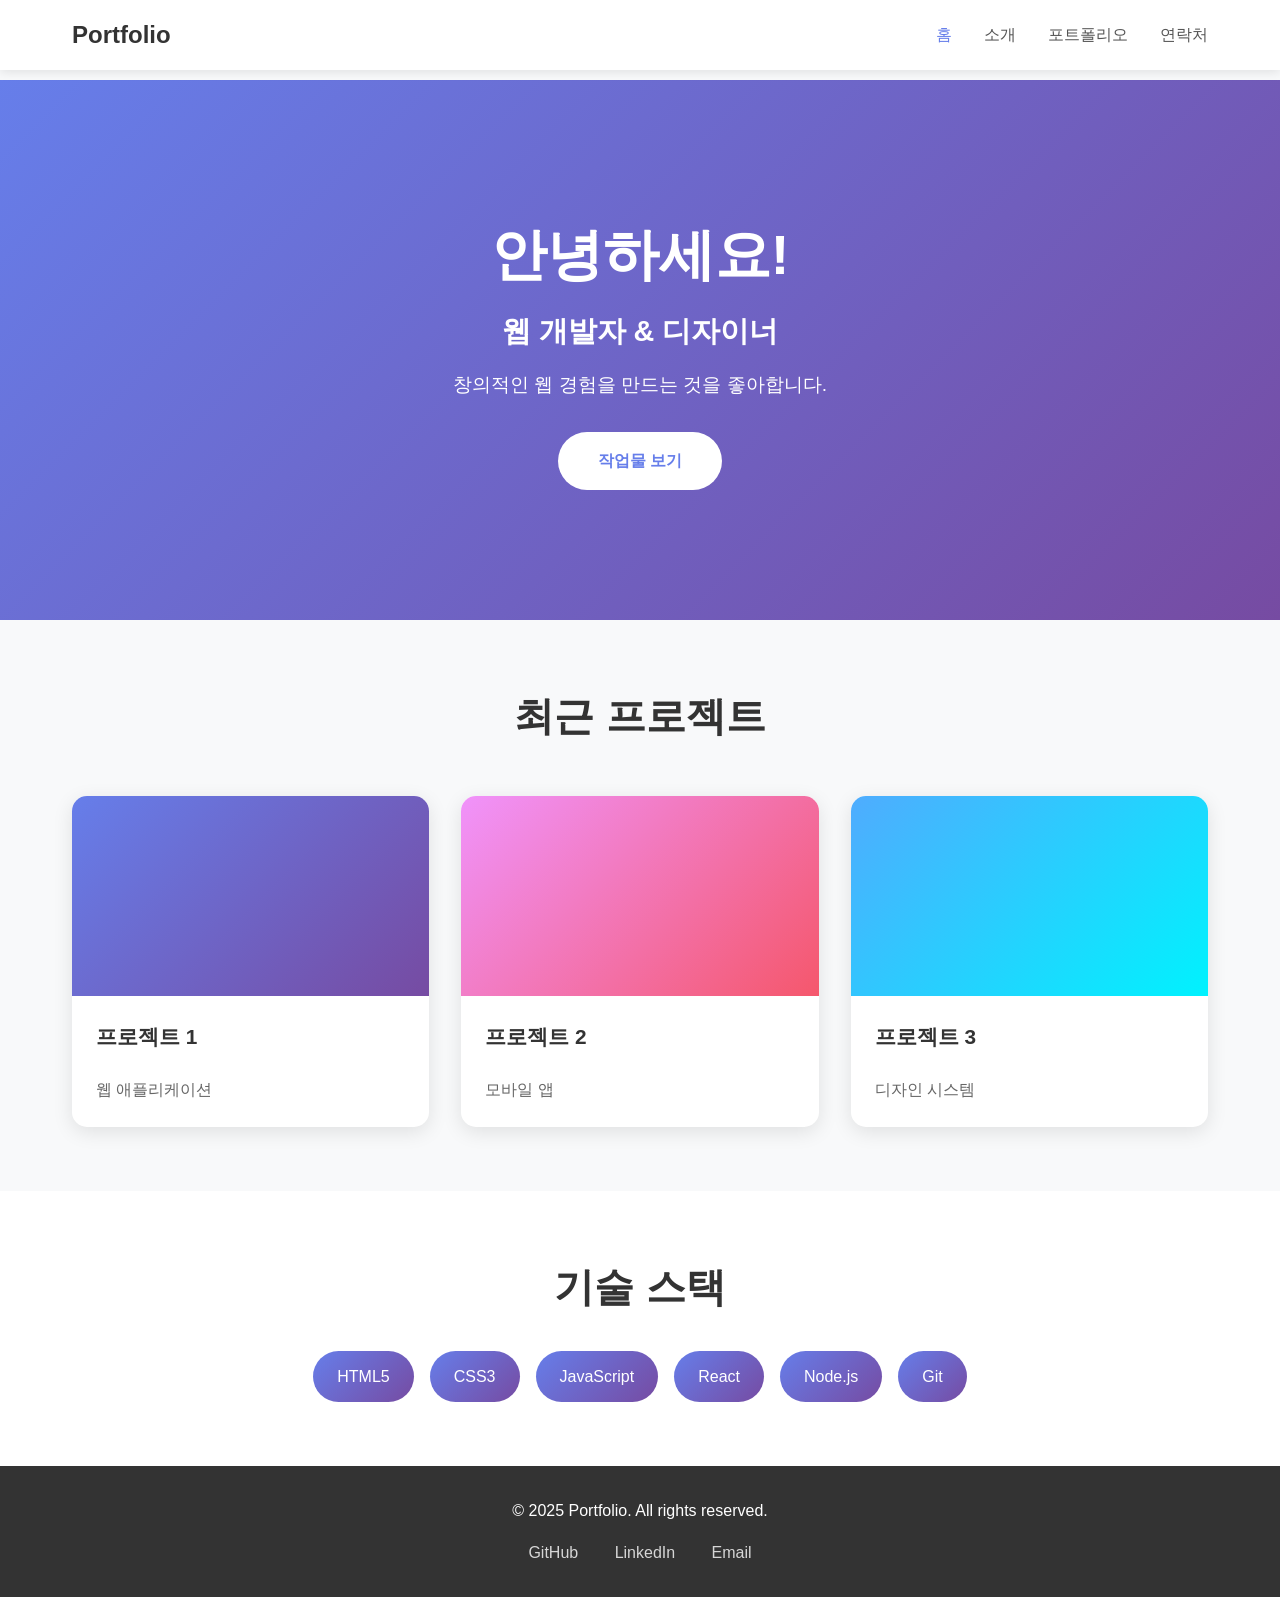
==== index.html @ 061971bb "Update social links with actual GitHub and email" ====
<!DOCTYPE html>
<html lang="ko">
<head>
    <meta charset="UTF-8">
    <meta name="viewport" content="width=device-width, initial-scale=1.0">
    <title>홈 | 내 홈페이지</title>
    <link rel="stylesheet" href="style.css">
</head>
<body>
    <header>
        <nav>
            <div class="logo">
                <a href="index.html">Portfolio</a>
            </div>
            <ul class="nav-links">
                <li><a href="index.html">홈</a></li>
                <li><a href="about.html">소개</a></li>
                <li><a href="portfolio.html">포트폴리오</a></li>
                <li><a href="contact.html">연락처</a></li>
            </ul>
            <div class="hamburger">
                <span></span>
                <span></span>
                <span></span>
            </div>
        </nav>
    </header>

    <main>
        <section class="hero">
            <div class="hero-content">
                <h1>안녕하세요!</h1>
                <h2>웹 개발자 & 디자이너</h2>
                <p>창의적인 웹 경험을 만드는 것을 좋아합니다.</p>
                <a href="portfolio.html" class="cta-button">작업물 보기</a>
            </div>
        </section>

        <section class="featured">
            <h2>최근 프로젝트</h2>
            <div class="project-grid">
                <div class="project-card">
                    <div class="project-image" style="background: linear-gradient(135deg, #667eea 0%, #764ba2 100%);"></div>
                    <h3>프로젝트 1</h3>
                    <p>웹 애플리케이션</p>
                </div>
                <div class="project-card">
                    <div class="project-image" style="background: linear-gradient(135deg, #f093fb 0%, #f5576c 100%);"></div>
                    <h3>프로젝트 2</h3>
                    <p>모바일 앱</p>
                </div>
                <div class="project-card">
                    <div class="project-image" style="background: linear-gradient(135deg, #4facfe 0%, #00f2fe 100%);"></div>
                    <h3>프로젝트 3</h3>
                    <p>디자인 시스템</p>
                </div>
            </div>
        </section>

        <section class="skills">
            <h2>기술 스택</h2>
            <div class="skill-tags">
                <span class="skill-tag">HTML5</span>
                <span class="skill-tag">CSS3</span>
                <span class="skill-tag">JavaScript</span>
                <span class="skill-tag">React</span>
                <span class="skill-tag">Node.js</span>
                <span class="skill-tag">Git</span>
            </div>
        </section>
    </main>

    <footer>
        <p>&copy; 2025 Portfolio. All rights reserved.</p>
        <div class="social-links">
            <a href="https://github.com/kimjunwoo1206112-oss">GitHub</a>
            <a href="#">LinkedIn</a>
            <a href="mailto:tpgns3353@gmail.com">Email</a>
        </div>
    </footer>

    <script src="script.js"></script>
</body>
</html>
---- style.css ----
/* 기본 리셋 및 폰트 설정 */
* {
    margin: 0;
    padding: 0;
    box-sizing: border-box;
}

body {
    font-family: -apple-system, BlinkMacSystemFont, 'Segoe UI', 'Roboto', 'Oxygen', 'Ubuntu', sans-serif;
    line-height: 1.6;
    color: #333;
    background-color: #f8f9fa;
}

/* 헤더 및 네비게이션 */
header {
    background-color: #fff;
    box-shadow: 0 2px 10px rgba(0,0,0,0.1);
    position: fixed;
    width: 100%;
    top: 0;
    z-index: 1000;
}

nav {
    max-width: 1200px;
    margin: 0 auto;
    padding: 1rem 2rem;
    display: flex;
    justify-content: space-between;
    align-items: center;
}

.logo a {
    font-size: 1.5rem;
    font-weight: bold;
    color: #333;
    text-decoration: none;
}

.nav-links {
    display: flex;
    list-style: none;
    gap: 2rem;
}

.nav-links a {
    text-decoration: none;
    color: #555;
    font-weight: 500;
    transition: color 0.3s ease;
}

.nav-links a:hover,
.nav-links a.active {
    color: #667eea;
}

.hamburger {
    display: none;
    flex-direction: column;
    cursor: pointer;
}

.hamburger span {
    width: 25px;
    height: 3px;
    background-color: #333;
    margin: 3px 0;
    transition: 0.3s;
}

/* 메인 콘텐츠 */
main {
    margin-top: 80px;
}

/* 히어로 섹션 */
.hero {
    background: linear-gradient(135deg, #667eea 0%, #764ba2 100%);
    color: white;
    padding: 6rem 2rem;
    text-align: center;
    min-height: 60vh;
    display: flex;
    align-items: center;
    justify-content: center;
}

.hero-content h1 {
    font-size: 3.5rem;
    margin-bottom: 0.5rem;
    animation: fadeInUp 0.8s ease;
}

.hero-content h2 {
    font-size: 1.8rem;
    margin-bottom: 1rem;
    opacity: 0.9;
    animation: fadeInUp 0.8s ease 0.2s both;
}

.hero-content p {
    font-size: 1.2rem;
    margin-bottom: 2rem;
    opacity: 0.8;
    animation: fadeInUp 0.8s ease 0.4s both;
}

.cta-button {
    display: inline-block;
    padding: 1rem 2.5rem;
    background-color: white;
    color: #667eea;
    text-decoration: none;
    border-radius: 50px;
    font-weight: bold;
    transition: transform 0.3s ease, box-shadow 0.3s ease;
    animation: fadeInUp 0.8s ease 0.6s both;
}

.cta-button:hover {
    transform: translateY(-3px);
    box-shadow: 0 10px 30px rgba(0,0,0,0.2);
}

/* 피처드 섹션 */
.featured {
    padding: 4rem 2rem;
    max-width: 1200px;
    margin: 0 auto;
}

.featured h2 {
    text-align: center;
    font-size: 2.5rem;
    margin-bottom: 3rem;
    color: #333;
}

.project-grid {
    display: grid;
    grid-template-columns: repeat(auto-fit, minmax(300px, 1fr));
    gap: 2rem;
}

.project-card {
    background: white;
    border-radius: 15px;
    overflow: hidden;
    box-shadow: 0 5px 20px rgba(0,0,0,0.1);
    transition: transform 0.3s ease, box-shadow 0.3s ease;
}

.project-card:hover {
    transform: translateY(-10px);
    box-shadow: 0 15px 40px rgba(0,0,0,0.15);
}

.project-image {
    height: 200px;
    background-size: cover;
    background-position: center;
}

.project-card h3 {
    padding: 1.5rem;
    font-size: 1.3rem;
    color: #333;
}

.project-card p {
    padding: 0 1.5rem 1.5rem;
    color: #666;
}

/* 스킬 섹션 */
.skills {
    padding: 4rem 2rem;
    background-color: #fff;
    text-align: center;
}

.skills h2 {
    font-size: 2.5rem;
    margin-bottom: 2rem;
    color: #333;
}

.skill-tags {
    display: flex;
    flex-wrap: wrap;
    justify-content: center;
    gap: 1rem;
    max-width: 800px;
    margin: 0 auto;
}

.skill-tag {
    padding: 0.8rem 1.5rem;
    background: linear-gradient(135deg, #667eea 0%, #764ba2 100%);
    color: white;
    border-radius: 50px;
    font-weight: 500;
    transition: transform 0.3s ease;
}

.skill-tag:hover {
    transform: scale(1.1);
}

/* 푸터 */
footer {
    background-color: #333;
    color: white;
    padding: 2rem;
    text-align: center;
}

.social-links {
    margin-top: 1rem;
}

.social-links a {
    color: white;
    text-decoration: none;
    margin: 0 1rem;
    opacity: 0.8;
    transition: opacity 0.3s ease;
}

.social-links a:hover {
    opacity: 1;
}

/* 애니메이션 */
@keyframes fadeInUp {
    from {
        opacity: 0;
        transform: translateY(30px);
    }
    to {
        opacity: 1;
        transform: translateY(0);
    }
}

/* 페이지 섹션 스타일 */
.page-section {
    padding: 6rem 2rem;
    max-width: 1200px;
    margin: 0 auto;
}

.page-section h1 {
    font-size: 3rem;
    text-align: center;
    margin-bottom: 3rem;
    color: #333;
}

.page-section h2 {
    font-size: 2rem;
    margin-bottom: 1rem;
    color: #667eea;
}

.page-content {
    background: white;
    padding: 3rem;
    border-radius: 15px;
    box-shadow: 0 5px 20px rgba(0,0,0,0.1);
}

.page-content p {
    margin-bottom: 1rem;
    font-size: 1.1rem;
    line-height: 1.8;
}

/* 포트폴리오 페이지 */
.portfolio-grid {
    display: grid;
    grid-template-columns: repeat(auto-fit, minmax(350px, 1fr));
    gap: 2rem;
}

.portfolio-item {
    background: white;
    border-radius: 15px;
    overflow: hidden;
    box-shadow: 0 5px 20px rgba(0,0,0,0.1);
    transition: transform 0.3s ease;
}

.portfolio-item:hover {
    transform: translateY(-5px);
}

.portfolio-item .item-image {
    height: 250px;
    background: linear-gradient(135deg, #667eea 0%, #764ba2 100%);
    display: flex;
    align-items: center;
    justify-content: center;
    color: white;
    font-size: 3rem;
}

.portfolio-item h3 {
    padding: 1.5rem;
    font-size: 1.4rem;
    color: #333;
}

.portfolio-item p {
    padding: 0 1.5rem 1.5rem;
    color: #666;
}

.portfolio-item .tags {
    padding: 0 1.5rem 1.5rem;
    display: flex;
    gap: 0.5rem;
}

.portfolio-item .tag {
    padding: 0.3rem 0.8rem;
    background-color: #f0f0f0;
    border-radius: 20px;
    font-size: 0.85rem;
    color: #666;
}

.portfolio-item a:hover h3 {
    color: #667eea;
}

.loading, .no-projects {
    text-align: center;
    font-size: 1.2rem;
    color: #666;
    padding: 3rem;
    grid-column: 1 / -1;
}

/* 연락처 페이지 */
.contact-form {
    max-width: 600px;
    margin: 0 auto;
}

.form-group {
    margin-bottom: 1.5rem;
}

.form-group label {
    display: block;
    margin-bottom: 0.5rem;
    font-weight: 500;
    color: #333;
}

.form-group input,
.form-group textarea {
    width: 100%;
    padding: 1rem;
    border: 2px solid #e0e0e0;
    border-radius: 10px;
    font-size: 1rem;
    transition: border-color 0.3s ease;
}

.form-group input:focus,
.form-group textarea:focus {
    outline: none;
    border-color: #667eea;
}

.form-group textarea {
    resize: vertical;
    min-height: 150px;
}

.submit-btn {
    width: 100%;
    padding: 1rem;
    background: linear-gradient(135deg, #667eea 0%, #764ba2 100%);
    color: white;
    border: none;
    border-radius: 10px;
    font-size: 1.1rem;
    font-weight: bold;
    cursor: pointer;
    transition: transform 0.3s ease, box-shadow 0.3s ease;
}

.submit-btn:hover {
    transform: translateY(-2px);
    box-shadow: 0 5px 20px rgba(102, 126, 234, 0.4);
}

.contact-info {
    display: grid;
    grid-template-columns: repeat(auto-fit, minmax(200px, 1fr));
    gap: 2rem;
    margin-top: 3rem;
    text-align: center;
}

.contact-item {
    padding: 2rem;
    background: white;
    border-radius: 15px;
    box-shadow: 0 5px 20px rgba(0,0,0,0.1);
}

.contact-item h3 {
    color: #667eea;
    margin-bottom: 0.5rem;
}

/* 반응형 디자인 */
@media (max-width: 768px) {
    .nav-links {
        display: none;
    }

    .hamburger {
        display: flex;
    }

    .hero-content h1 {
        font-size: 2.5rem;
    }

    .hero-content h2 {
        font-size: 1.3rem;
    }

    .project-grid {
        grid-template-columns: 1fr;
    }

    .page-section {
        padding: 4rem 1rem;
    }

    .page-content {
        padding: 2rem 1.5rem;
    }

    .portfolio-grid {
        grid-template-columns: 1fr;
    }
}

/* 모바일 메뉴 */
.nav-links.active {
    display: flex;
    flex-direction: column;
    position: absolute;
    top: 100%;
    left: 0;
    width: 100%;
    background-color: white;
    padding: 2rem;
    box-shadow: 0 5px 20px rgba(0,0,0,0.1);
}
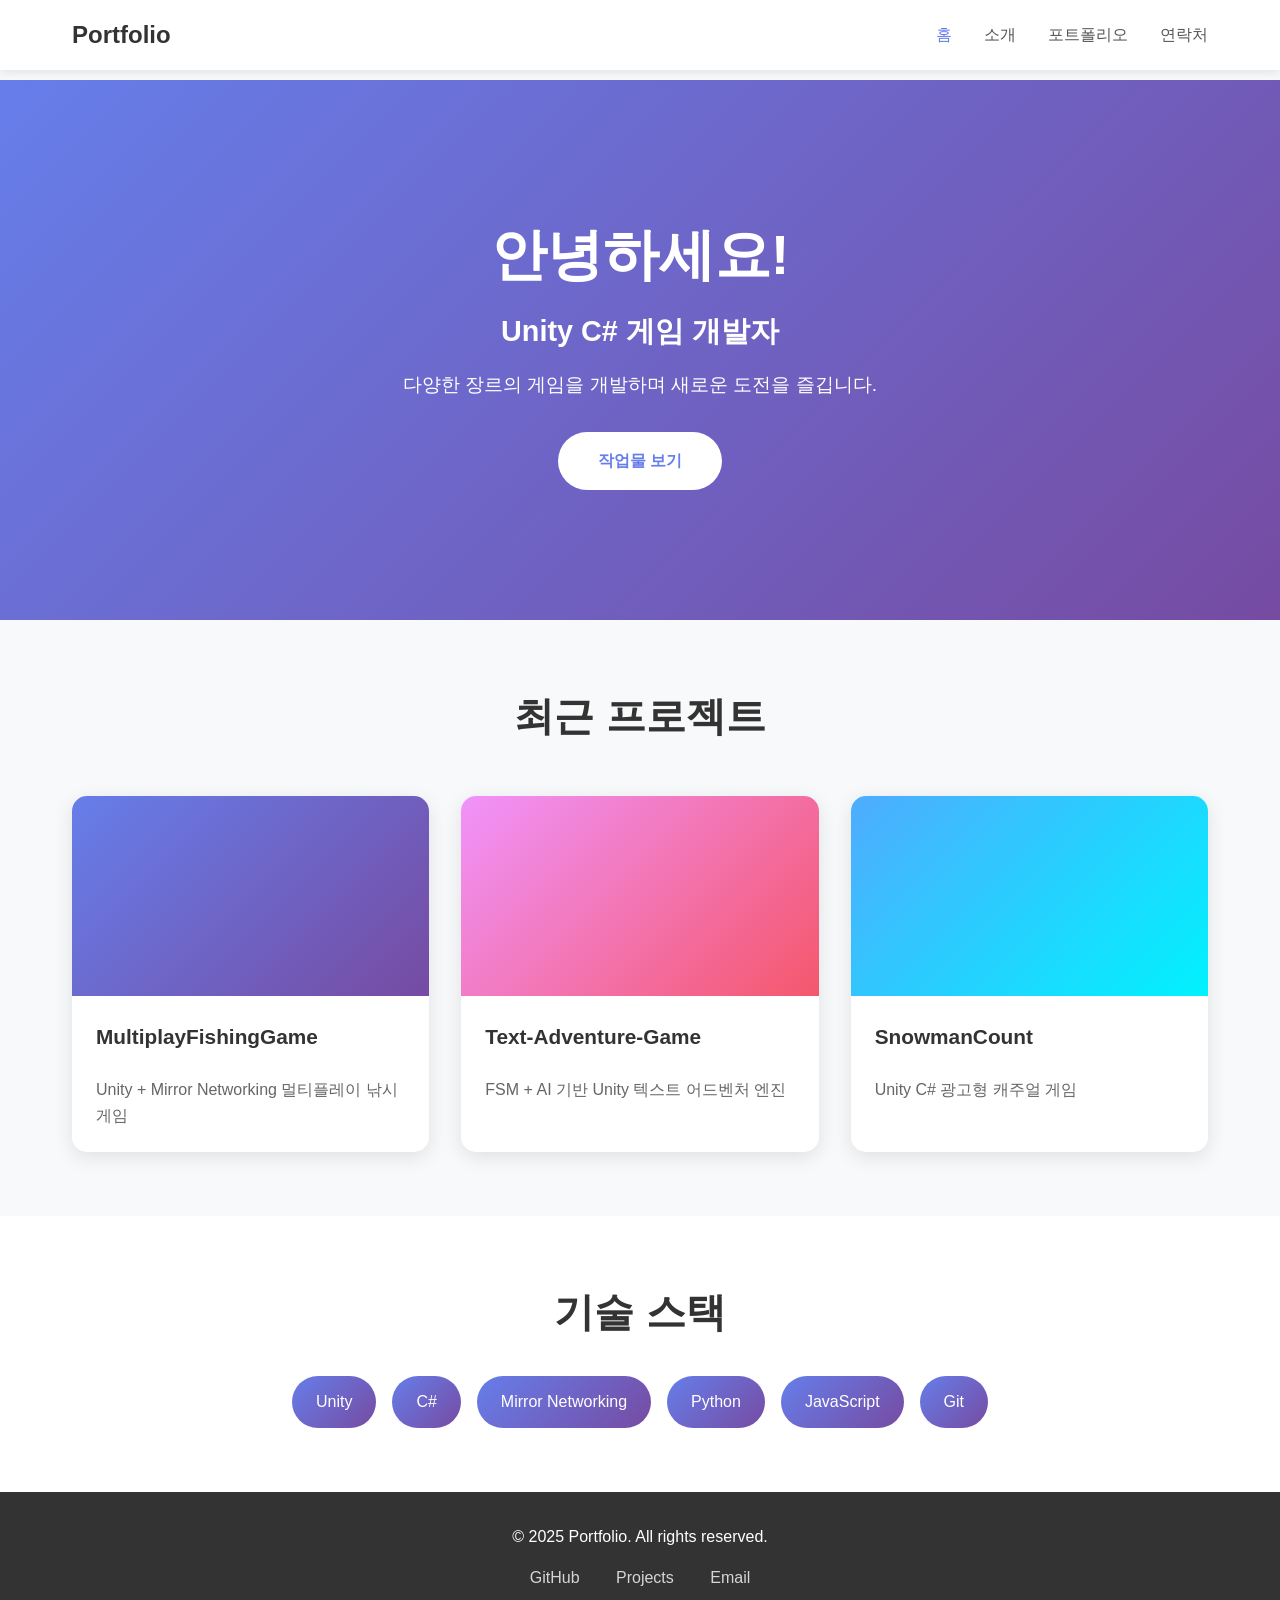
==== commit ee17cfbf: "Update portfolio with actual GitHub projects and personal info" ====
--- a/index.html
+++ b/index.html
@@ -30,8 +30,8 @@
         <section class="hero">
             <div class="hero-content">
                 <h1>안녕하세요!</h1>
-                <h2>웹 개발자 & 디자이너</h2>
-                <p>창의적인 웹 경험을 만드는 것을 좋아합니다.</p>
+                <h2>Unity C# 게임 개발자</h2>
+                <p>다양한 장르의 게임을 개발하며 새로운 도전을 즐깁니다.</p>
                 <a href="portfolio.html" class="cta-button">작업물 보기</a>
             </div>
         </section>
@@ -41,18 +41,18 @@
             <div class="project-grid">
                 <div class="project-card">
                     <div class="project-image" style="background: linear-gradient(135deg, #667eea 0%, #764ba2 100%);"></div>
-                    <h3>프로젝트 1</h3>
-                    <p>웹 애플리케이션</p>
+                    <h3>MultiplayFishingGame</h3>
+                    <p>Unity + Mirror Networking 멀티플레이 낚시 게임</p>
                 </div>
                 <div class="project-card">
                     <div class="project-image" style="background: linear-gradient(135deg, #f093fb 0%, #f5576c 100%);"></div>
-                    <h3>프로젝트 2</h3>
-                    <p>모바일 앱</p>
+                    <h3>Text-Adventure-Game</h3>
+                    <p>FSM + AI 기반 Unity 텍스트 어드벤처 엔진</p>
                 </div>
                 <div class="project-card">
                     <div class="project-image" style="background: linear-gradient(135deg, #4facfe 0%, #00f2fe 100%);"></div>
-                    <h3>프로젝트 3</h3>
-                    <p>디자인 시스템</p>
+                    <h3>SnowmanCount</h3>
+                    <p>Unity C# 광고형 캐주얼 게임</p>
                 </div>
             </div>
         </section>
@@ -60,11 +60,11 @@
         <section class="skills">
             <h2>기술 스택</h2>
             <div class="skill-tags">
-                <span class="skill-tag">HTML5</span>
-                <span class="skill-tag">CSS3</span>
+                <span class="skill-tag">Unity</span>
+                <span class="skill-tag">C#</span>
+                <span class="skill-tag">Mirror Networking</span>
+                <span class="skill-tag">Python</span>
                 <span class="skill-tag">JavaScript</span>
-                <span class="skill-tag">React</span>
-                <span class="skill-tag">Node.js</span>
                 <span class="skill-tag">Git</span>
             </div>
         </section>
@@ -73,9 +73,9 @@
     <footer>
         <p>&copy; 2025 Portfolio. All rights reserved.</p>
         <div class="social-links">
-            <a href="https://github.com/kimjunwoo1206112-oss">GitHub</a>
-            <a href="#">LinkedIn</a>
-            <a href="mailto:tpgns3353@gmail.com">Email</a>
+            <a href="https://github.com/junwoo1206112">GitHub</a>
+            <a href="https://github.com/junwoo1206112?tab=repositories">Projects</a>
+            <a href="mailto:kdong135@naver.com">Email</a>
         </div>
     </footer>
 
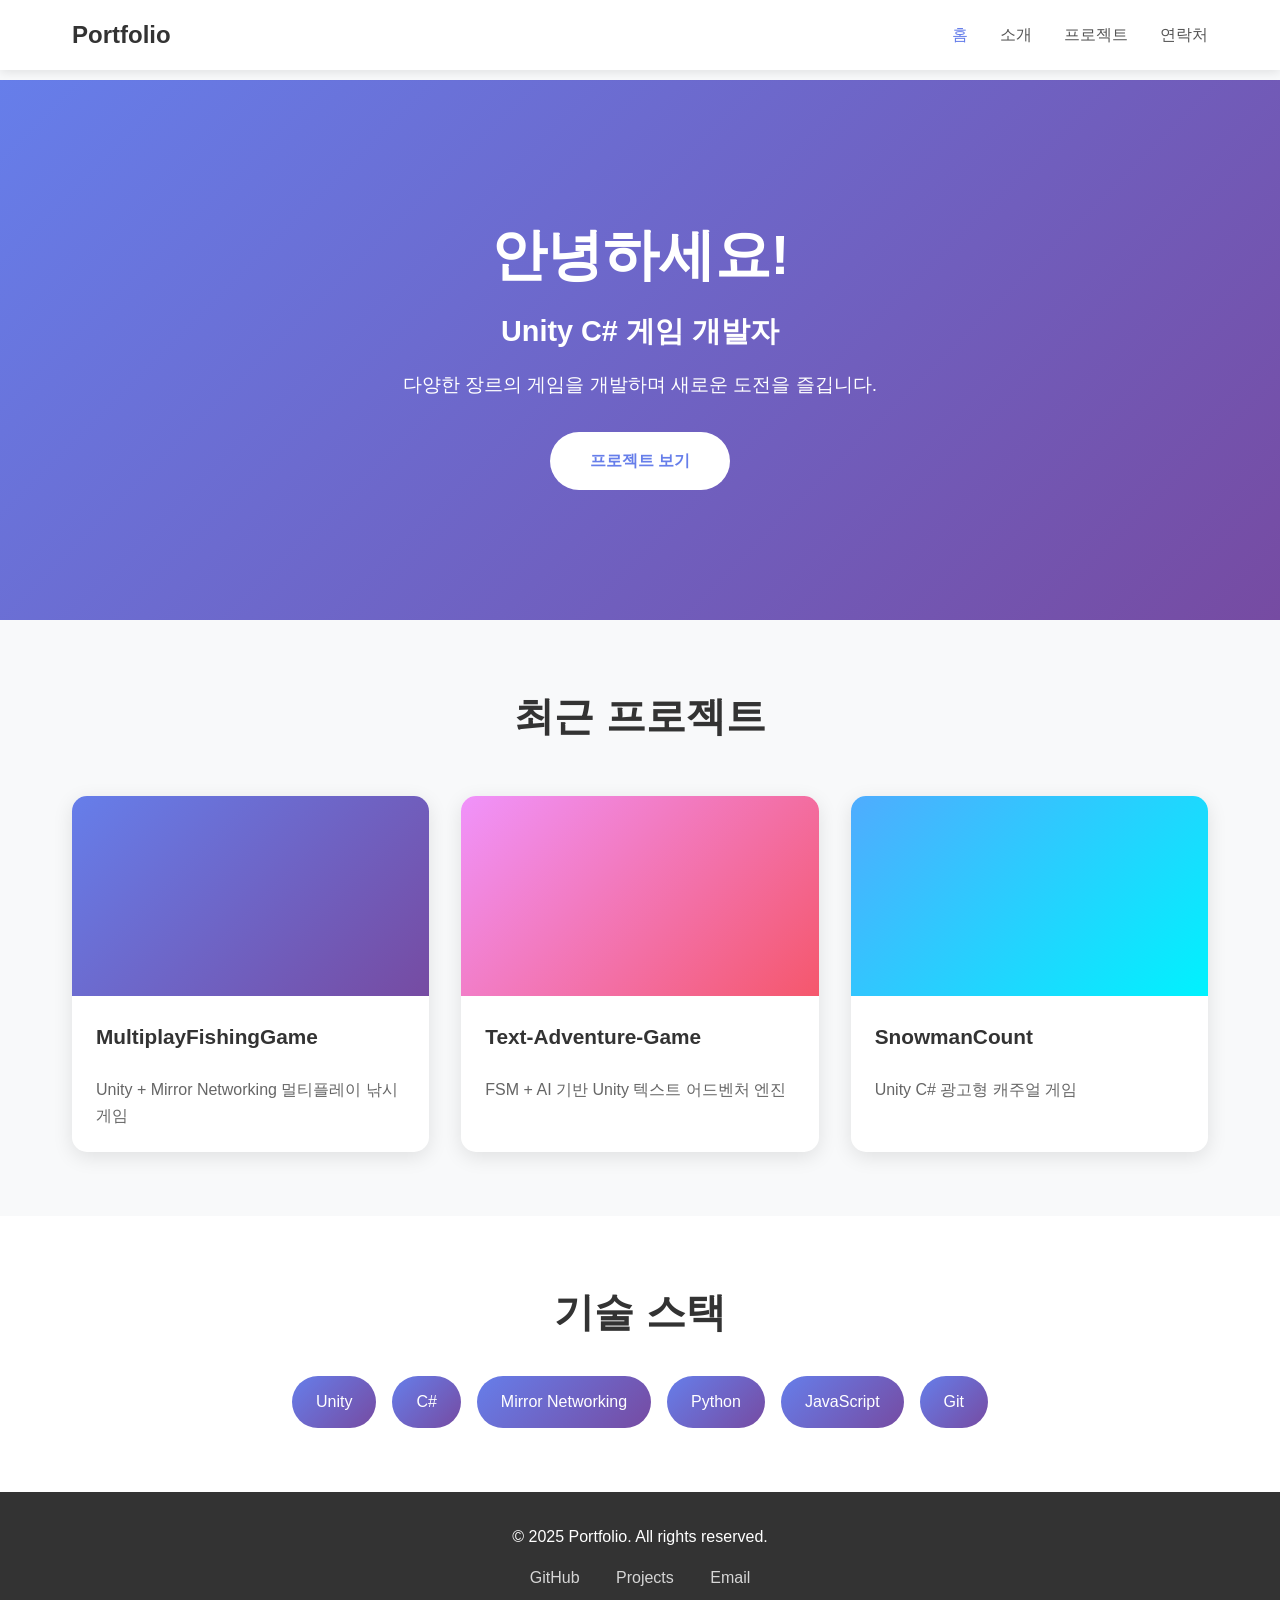
==== commit a20624c2: "Rename portfolio to projects in navigation" ====
--- a/index.html
+++ b/index.html
@@ -15,7 +15,7 @@
             <ul class="nav-links">
                 <li><a href="index.html">홈</a></li>
                 <li><a href="about.html">소개</a></li>
-                <li><a href="portfolio.html">포트폴리오</a></li>
+                <li><a href="portfolio.html">프로젝트</a></li>
                 <li><a href="contact.html">연락처</a></li>
             </ul>
             <div class="hamburger">
@@ -32,7 +32,7 @@
                 <h1>안녕하세요!</h1>
                 <h2>Unity C# 게임 개발자</h2>
                 <p>다양한 장르의 게임을 개발하며 새로운 도전을 즐깁니다.</p>
-                <a href="portfolio.html" class="cta-button">작업물 보기</a>
+                <a href="portfolio.html" class="cta-button">프로젝트 보기</a>
             </div>
         </section>
 
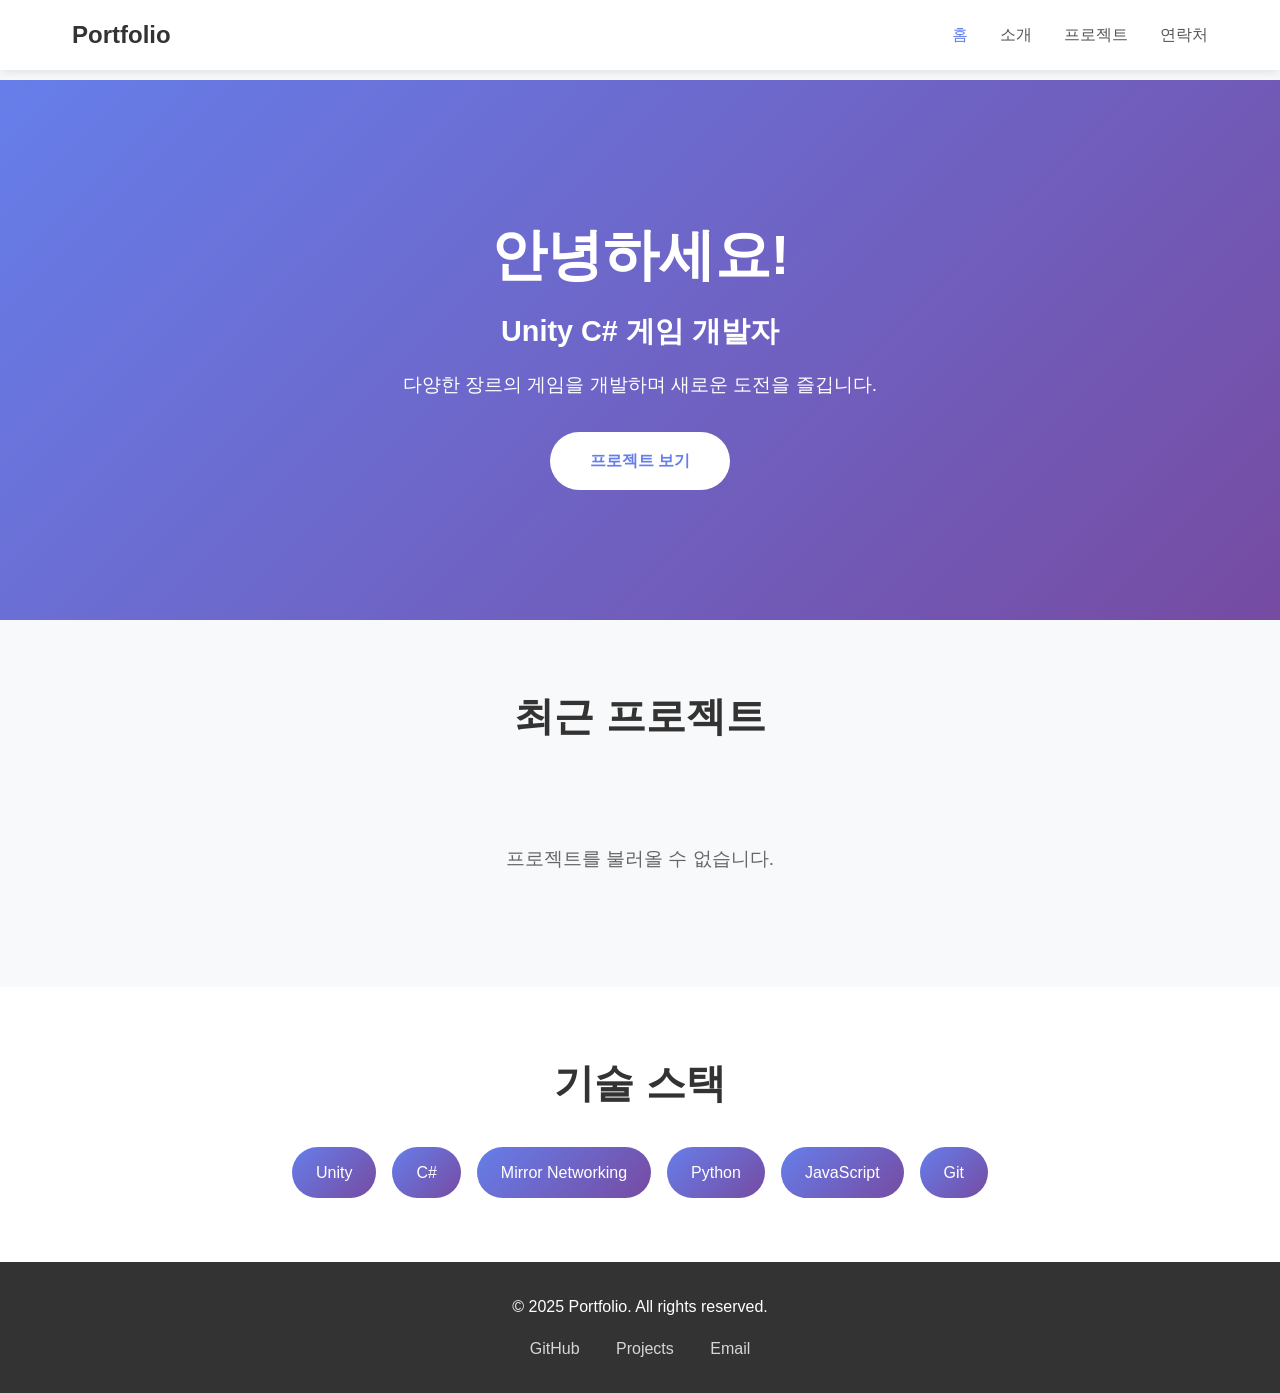
==== commit d391a728: "Load featured projects dynamically from GitHub API" ====
--- a/index.html
+++ b/index.html
@@ -38,22 +38,8 @@
 
         <section class="featured">
             <h2>최근 프로젝트</h2>
-            <div class="project-grid">
-                <div class="project-card">
-                    <div class="project-image" style="background: linear-gradient(135deg, #667eea 0%, #764ba2 100%);"></div>
-                    <h3>MultiplayFishingGame</h3>
-                    <p>Unity + Mirror Networking 멀티플레이 낚시 게임</p>
-                </div>
-                <div class="project-card">
-                    <div class="project-image" style="background: linear-gradient(135deg, #f093fb 0%, #f5576c 100%);"></div>
-                    <h3>Text-Adventure-Game</h3>
-                    <p>FSM + AI 기반 Unity 텍스트 어드벤처 엔진</p>
-                </div>
-                <div class="project-card">
-                    <div class="project-image" style="background: linear-gradient(135deg, #4facfe 0%, #00f2fe 100%);"></div>
-                    <h3>SnowmanCount</h3>
-                    <p>Unity C# 광고형 캐주얼 게임</p>
-                </div>
+            <div class="project-grid" id="featured-grid">
+                <p class="loading">프로젝트를 불러오는 중...</p>
             </div>
         </section>
 
--- a/style.css
+++ b/style.css
@@ -174,6 +174,21 @@
     color: #666;
 }
 
+.project-card .tags {
+    padding: 0 1.5rem 1.5rem;
+    display: flex;
+    gap: 0.5rem;
+    flex-wrap: wrap;
+}
+
+.project-card .tag {
+    padding: 0.3rem 0.8rem;
+    background: #f0f0f0;
+    border-radius: 20px;
+    font-size: 0.85rem;
+    color: #666;
+}
+
 /* 스킬 섹션 */
 .skills {
     padding: 4rem 2rem;
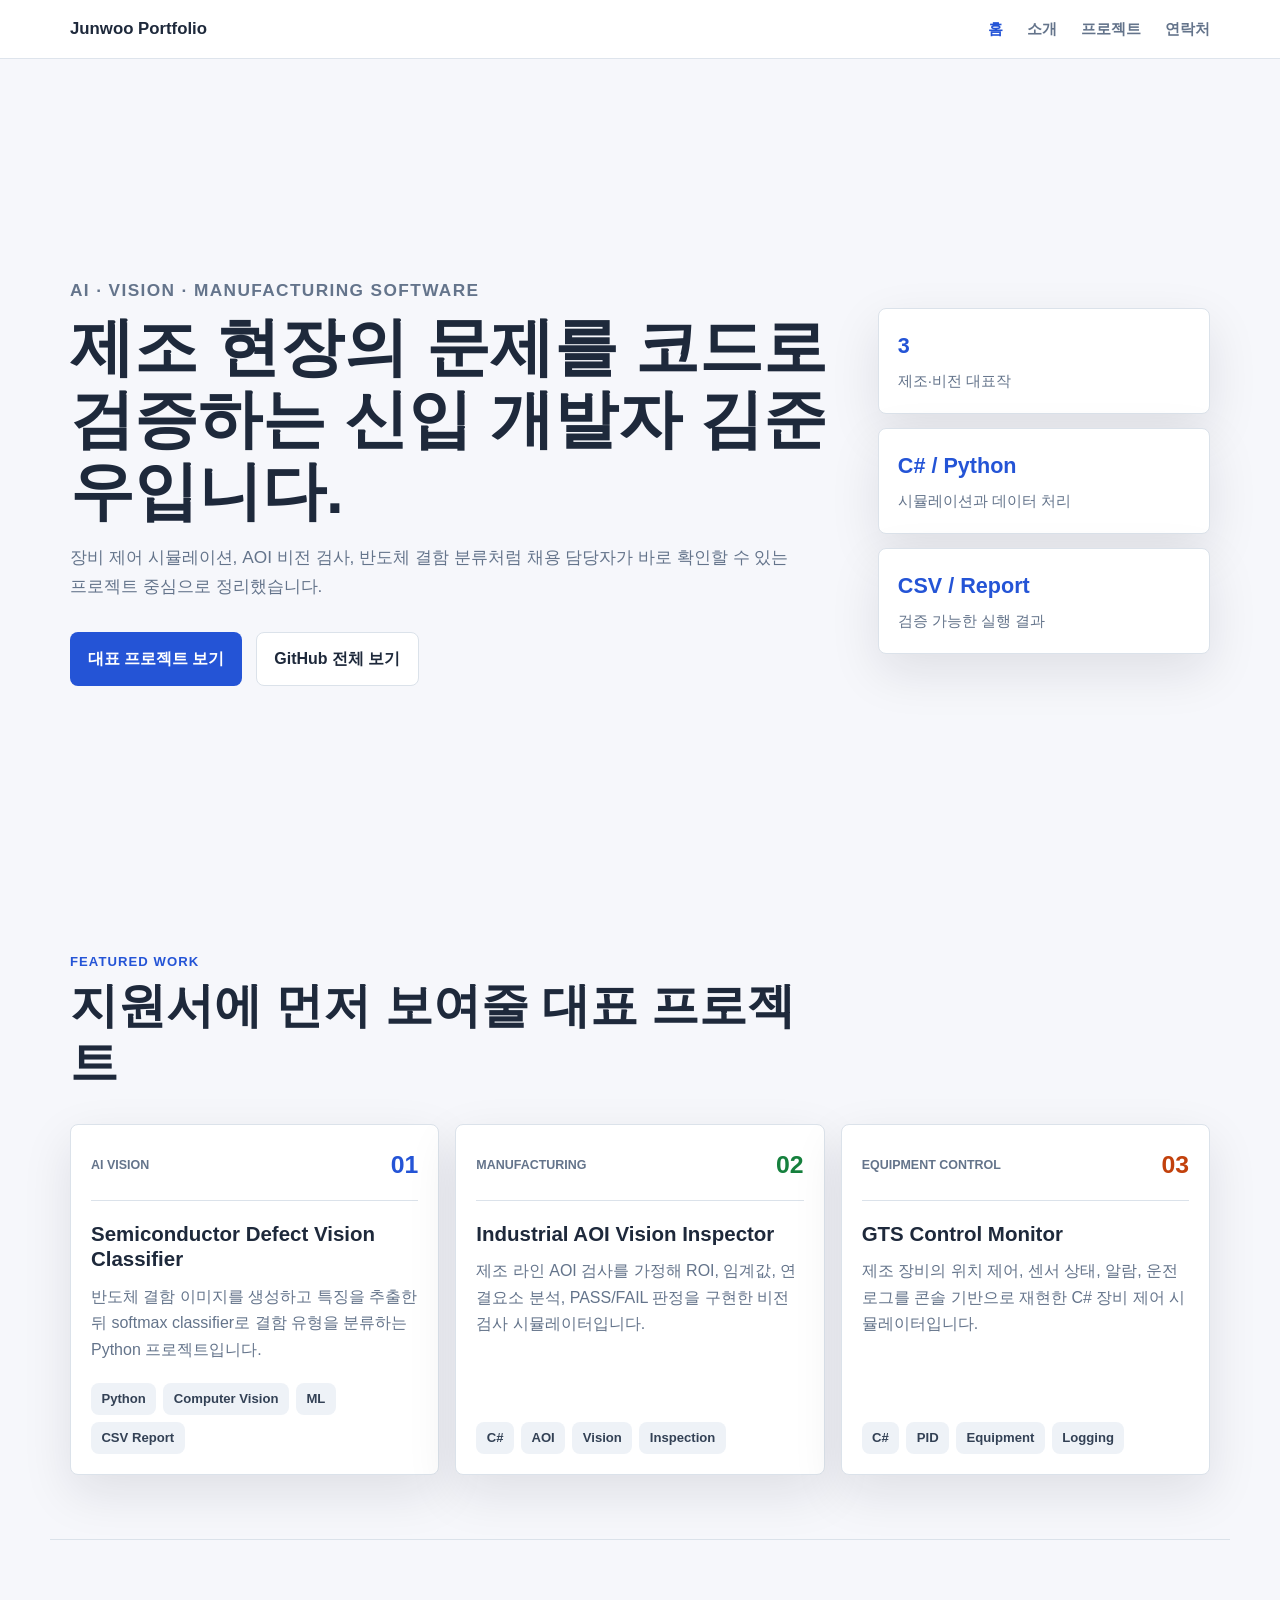
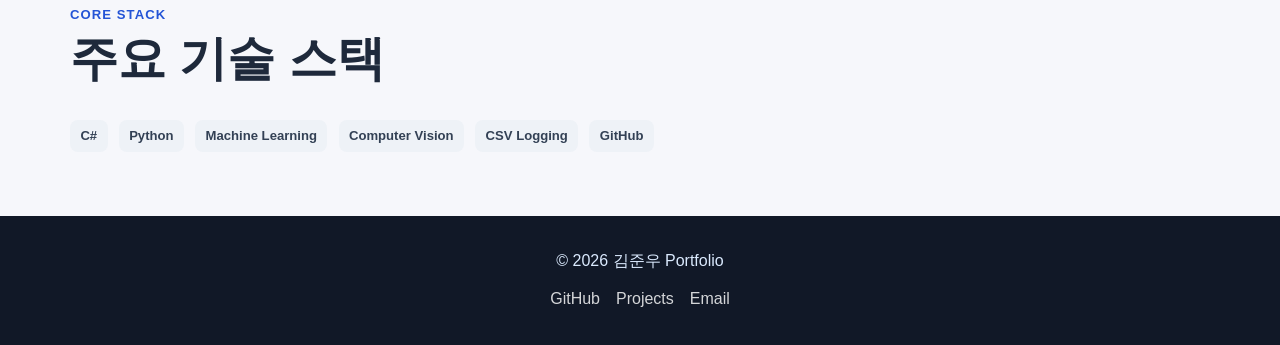
==== commit f2c56daf: "Refine portfolio site project curation" ====
--- a/index.html
+++ b/index.html
@@ -3,14 +3,15 @@
 <head>
     <meta charset="UTF-8">
     <meta name="viewport" content="width=device-width, initial-scale=1.0">
-    <title>홈 | 내 홈페이지</title>
+    <title>김준우 | AI·제조 소프트웨어 포트폴리오</title>
+    <meta name="description" content="AI, 제조 장비 제어, 비전 검사, 네트워크 보안 프로젝트를 정리한 김준우 포트폴리오입니다.">
     <link rel="stylesheet" href="style.css">
 </head>
 <body>
     <header>
         <nav>
             <div class="logo">
-                <a href="index.html">Portfolio</a>
+                <a href="index.html">Junwoo Portfolio</a>
             </div>
             <ul class="nav-links">
                 <li><a href="index.html">홈</a></li>
@@ -18,53 +19,79 @@
                 <li><a href="portfolio.html">프로젝트</a></li>
                 <li><a href="contact.html">연락처</a></li>
             </ul>
-            <div class="hamburger">
+            <button class="hamburger" type="button" aria-label="메뉴 열기">
                 <span></span>
                 <span></span>
                 <span></span>
-            </div>
+            </button>
         </nav>
     </header>
 
     <main>
         <section class="hero">
             <div class="hero-content">
-                <h1>안녕하세요!</h1>
-                <h2>Unity C# 게임 개발자</h2>
-                <p>다양한 장르의 게임을 개발하며 새로운 도전을 즐깁니다.</p>
-                <a href="portfolio.html" class="cta-button">프로젝트 보기</a>
+                <p class="eyebrow">AI · Vision · Manufacturing Software</p>
+                <h1>제조 현장의 문제를 코드로 검증하는 신입 개발자 김준우입니다.</h1>
+                <p>
+                    장비 제어 시뮬레이션, AOI 비전 검사, 반도체 결함 분류처럼
+                    채용 담당자가 바로 확인할 수 있는 프로젝트 중심으로 정리했습니다.
+                </p>
+                <div class="hero-actions">
+                    <a href="portfolio.html" class="primary-button">대표 프로젝트 보기</a>
+                    <a href="https://github.com/junwoo1206112" class="secondary-button" target="_blank" rel="noreferrer">GitHub 전체 보기</a>
+                </div>
+            </div>
+            <div class="hero-panel" aria-label="포트폴리오 핵심 역량">
+                <div>
+                    <strong>3</strong>
+                    <span>제조·비전 대표작</span>
+                </div>
+                <div>
+                    <strong>C# / Python</strong>
+                    <span>시뮬레이션과 데이터 처리</span>
+                </div>
+                <div>
+                    <strong>CSV / Report</strong>
+                    <span>검증 가능한 실행 결과</span>
+                </div>
             </div>
         </section>
 
         <section class="featured">
-            <h2>최근 프로젝트</h2>
+            <div class="section-heading">
+                <p class="eyebrow">Featured Work</p>
+                <h2>지원서에 먼저 보여줄 대표 프로젝트</h2>
+            </div>
             <div class="project-grid" id="featured-grid">
-                <p class="loading">프로젝트를 불러오는 중...</p>
+                <p class="loading">프로젝트를 불러오는 중입니다.</p>
             </div>
         </section>
 
         <section class="skills">
-            <h2>기술 스택</h2>
+            <div class="section-heading">
+                <p class="eyebrow">Core Stack</p>
+                <h2>주요 기술 스택</h2>
+            </div>
             <div class="skill-tags">
-                <span class="skill-tag">Unity</span>
                 <span class="skill-tag">C#</span>
-                <span class="skill-tag">Mirror Networking</span>
                 <span class="skill-tag">Python</span>
-                <span class="skill-tag">JavaScript</span>
-                <span class="skill-tag">Git</span>
+                <span class="skill-tag">Machine Learning</span>
+                <span class="skill-tag">Computer Vision</span>
+                <span class="skill-tag">CSV Logging</span>
+                <span class="skill-tag">GitHub</span>
             </div>
         </section>
     </main>
 
     <footer>
-        <p>&copy; 2025 Portfolio. All rights reserved.</p>
+        <p>&copy; 2026 김준우 Portfolio</p>
         <div class="social-links">
-            <a href="https://github.com/junwoo1206112">GitHub</a>
-            <a href="https://github.com/junwoo1206112?tab=repositories">Projects</a>
+            <a href="https://github.com/junwoo1206112" target="_blank" rel="noreferrer">GitHub</a>
+            <a href="portfolio.html">Projects</a>
             <a href="mailto:kdong135@naver.com">Email</a>
         </div>
     </footer>
 
-    <script src="script.js"></script>
+    <script src="script.js?v=3"></script>
 </body>
-</html>+</html>
--- a/style.css
+++ b/style.css
@@ -1,484 +1,478 @@
-/* 기본 리셋 및 폰트 설정 */
 * {
+    box-sizing: border-box;
     margin: 0;
     padding: 0;
-    box-sizing: border-box;
+}
+
+:root {
+    --bg: #f6f7fb;
+    --surface: #ffffff;
+    --surface-soft: #eef2f7;
+    --text: #1e293b;
+    --muted: #64748b;
+    --line: #dbe2ea;
+    --primary: #2454d6;
+    --primary-dark: #173a9a;
+    --shadow: 0 18px 50px rgba(15, 23, 42, 0.1);
 }
 
 body {
-    font-family: -apple-system, BlinkMacSystemFont, 'Segoe UI', 'Roboto', 'Oxygen', 'Ubuntu', sans-serif;
-    line-height: 1.6;
-    color: #333;
-    background-color: #f8f9fa;
-}
-
-/* 헤더 및 네비게이션 */
+    min-height: 100vh;
+    font-family: -apple-system, BlinkMacSystemFont, "Segoe UI", "Noto Sans KR", Roboto, sans-serif;
+    line-height: 1.65;
+    color: var(--text);
+    background: var(--bg);
+}
+
+a {
+    color: inherit;
+    text-decoration: none;
+}
+
 header {
-    background-color: #fff;
-    box-shadow: 0 2px 10px rgba(0,0,0,0.1);
-    position: fixed;
-    width: 100%;
+    position: sticky;
     top: 0;
     z-index: 1000;
+    background: rgba(255, 255, 255, 0.92);
+    border-bottom: 1px solid rgba(219, 226, 234, 0.9);
+    backdrop-filter: blur(16px);
+}
+
+header.is-scrolled {
+    box-shadow: 0 8px 30px rgba(15, 23, 42, 0.08);
 }
 
 nav {
-    max-width: 1200px;
+    max-width: 1180px;
     margin: 0 auto;
-    padding: 1rem 2rem;
-    display: flex;
+    padding: 0.95rem 1.25rem;
+    display: flex;
+    align-items: center;
     justify-content: space-between;
-    align-items: center;
+    gap: 1rem;
 }
 
 .logo a {
-    font-size: 1.5rem;
-    font-weight: bold;
-    color: #333;
-    text-decoration: none;
+    font-size: 1.05rem;
+    font-weight: 800;
+    color: var(--text);
 }
 
 .nav-links {
     display: flex;
+    align-items: center;
+    gap: 1.5rem;
     list-style: none;
-    gap: 2rem;
 }
 
 .nav-links a {
-    text-decoration: none;
-    color: #555;
-    font-weight: 500;
-    transition: color 0.3s ease;
+    font-size: 0.95rem;
+    font-weight: 700;
+    color: var(--muted);
 }
 
 .nav-links a:hover,
 .nav-links a.active {
-    color: #667eea;
+    color: var(--primary);
 }
 
 .hamburger {
+    width: 42px;
+    height: 42px;
     display: none;
     flex-direction: column;
+    justify-content: center;
+    gap: 5px;
+    border: 1px solid var(--line);
+    border-radius: 8px;
+    background: var(--surface);
     cursor: pointer;
 }
 
 .hamburger span {
-    width: 25px;
-    height: 3px;
-    background-color: #333;
-    margin: 3px 0;
-    transition: 0.3s;
-}
-
-/* 메인 콘텐츠 */
-main {
-    margin-top: 80px;
-}
-
-/* 히어로 섹션 */
+    width: 18px;
+    height: 2px;
+    margin: 0 auto;
+    background: var(--text);
+}
+
 .hero {
-    background: linear-gradient(135deg, #667eea 0%, #764ba2 100%);
-    color: white;
-    padding: 6rem 2rem;
+    min-height: calc(100vh - 72px);
+    padding: 5rem 1.25rem 4rem;
+    display: grid;
+    grid-template-columns: minmax(0, 1.4fr) minmax(280px, 0.6fr);
+    align-items: center;
+    gap: 2rem;
+    max-width: 1180px;
+    margin: 0 auto;
+}
+
+.hero-content h1 {
+    max-width: 860px;
+    margin: 0.5rem 0 1rem;
+    font-size: clamp(2.3rem, 5vw, 4.8rem);
+    line-height: 1.12;
+    letter-spacing: 0;
+}
+
+.hero-content p {
+    max-width: 720px;
+    color: var(--muted);
+    font-size: 1.08rem;
+}
+
+.eyebrow {
+    color: var(--primary);
+    font-size: 0.82rem;
+    font-weight: 800;
+    letter-spacing: 0.08em;
+    text-transform: uppercase;
+}
+
+.hero-actions {
+    display: flex;
+    flex-wrap: wrap;
+    gap: 0.85rem;
+    margin-top: 2rem;
+}
+
+.primary-button,
+.secondary-button {
+    display: inline-flex;
+    align-items: center;
+    justify-content: center;
+    min-height: 46px;
+    padding: 0.8rem 1.1rem;
+    border-radius: 8px;
+    font-weight: 800;
+}
+
+.primary-button {
+    color: #fff;
+    background: var(--primary);
+}
+
+.primary-button:hover {
+    background: var(--primary-dark);
+}
+
+.secondary-button {
+    border: 1px solid var(--line);
+    background: var(--surface);
+    color: var(--text);
+}
+
+.hero-panel {
+    display: grid;
+    gap: 0.85rem;
+}
+
+.hero-panel div {
+    padding: 1.2rem;
+    border: 1px solid var(--line);
+    border-radius: 8px;
+    background: var(--surface);
+    box-shadow: var(--shadow);
+}
+
+.hero-panel strong {
+    display: block;
+    margin-bottom: 0.25rem;
+    font-size: 1.35rem;
+    color: var(--primary);
+}
+
+.hero-panel span {
+    color: var(--muted);
+    font-size: 0.95rem;
+}
+
+.featured,
+.skills,
+.page-section {
+    max-width: 1180px;
+    margin: 0 auto;
+    padding: 4rem 1.25rem;
+}
+
+.section-heading {
+    max-width: 760px;
+    margin-bottom: 2rem;
+}
+
+.section-heading h1,
+.section-heading h2 {
+    margin-top: 0.35rem;
+    font-size: clamp(2rem, 4vw, 3rem);
+    line-height: 1.18;
+}
+
+.section-heading p:last-child {
+    margin-top: 0.75rem;
+    color: var(--muted);
+}
+
+.project-grid,
+.portfolio-grid {
+    display: grid;
+    grid-template-columns: repeat(3, minmax(0, 1fr));
+    gap: 1rem;
+}
+
+.portfolio-grid {
+    grid-template-columns: repeat(2, minmax(0, 1fr));
+}
+
+.project-card {
+    min-height: 100%;
+    border: 1px solid var(--line);
+    border-radius: 8px;
+    background: var(--surface);
+    box-shadow: var(--shadow);
+    overflow: hidden;
+}
+
+.project-card a {
+    min-height: 100%;
+    padding: 1.25rem;
+    display: flex;
+    flex-direction: column;
+}
+
+.project-card h3 {
+    margin: 1.25rem 0 0.75rem;
+    font-size: 1.28rem;
+    line-height: 1.25;
+}
+
+.project-card p {
+    color: var(--muted);
+    flex: 1;
+}
+
+.project-topline {
+    display: flex;
+    align-items: center;
+    justify-content: space-between;
+    padding-bottom: 0.9rem;
+    border-bottom: 1px solid var(--line);
+}
+
+.project-topline span {
+    font-size: 0.78rem;
+    font-weight: 800;
+    color: var(--muted);
+    text-transform: uppercase;
+}
+
+.project-topline strong {
+    font-size: 1.55rem;
+}
+
+.accent-blue .project-topline strong { color: #2454d6; }
+.accent-green .project-topline strong { color: #15803d; }
+.accent-orange .project-topline strong { color: #c2410c; }
+.accent-purple .project-topline strong { color: #7e22ce; }
+.accent-red .project-topline strong { color: #b91c1c; }
+.accent-teal .project-topline strong { color: #0f766e; }
+
+.tags {
+    display: flex;
+    flex-wrap: wrap;
+    gap: 0.45rem;
+    margin-top: 1.25rem;
+}
+
+.tag,
+.skill-tag {
+    display: inline-flex;
+    align-items: center;
+    min-height: 30px;
+    padding: 0.32rem 0.65rem;
+    border-radius: 8px;
+    background: var(--surface-soft);
+    color: #334155;
+    font-size: 0.82rem;
+    font-weight: 700;
+}
+
+.skills {
+    border-top: 1px solid var(--line);
+}
+
+.skill-tags {
+    display: flex;
+    flex-wrap: wrap;
+    gap: 0.7rem;
+}
+
+.page-content {
+    padding: 2rem;
+    border: 1px solid var(--line);
+    border-radius: 8px;
+    background: var(--surface);
+    box-shadow: var(--shadow);
+}
+
+.page-content h2 {
+    margin-top: 2rem;
+    margin-bottom: 0.75rem;
+    color: var(--primary);
+}
+
+.page-content h2:first-child {
+    margin-top: 0;
+}
+
+.page-content p {
+    color: var(--muted);
+}
+
+.split-list {
+    display: grid;
+    grid-template-columns: repeat(3, minmax(0, 1fr));
+    gap: 1rem;
+}
+
+.split-list div {
+    padding: 1rem;
+    border: 1px solid var(--line);
+    border-radius: 8px;
+    background: #fafcff;
+}
+
+.split-list h3 {
+    margin-bottom: 0.45rem;
+}
+
+.contact-info {
+    display: grid;
+    grid-template-columns: repeat(3, minmax(0, 1fr));
+    gap: 1rem;
+}
+
+.contact-item {
+    padding: 1.5rem;
+    border: 1px solid var(--line);
+    border-radius: 8px;
+    background: var(--surface);
+    box-shadow: var(--shadow);
+}
+
+.contact-item h3 {
+    color: var(--primary);
+    margin-bottom: 0.4rem;
+}
+
+.contact-item p {
+    color: var(--muted);
+    overflow-wrap: anywhere;
+}
+
+.loading,
+.no-projects {
+    grid-column: 1 / -1;
+    padding: 2rem;
+    color: var(--muted);
     text-align: center;
-    min-height: 60vh;
-    display: flex;
-    align-items: center;
+}
+
+footer {
+    padding: 2rem 1.25rem;
+    color: #dbeafe;
+    background: #111827;
+    text-align: center;
+}
+
+.social-links {
+    display: flex;
     justify-content: center;
-}
-
-.hero-content h1 {
-    font-size: 3.5rem;
-    margin-bottom: 0.5rem;
-    animation: fadeInUp 0.8s ease;
-}
-
-.hero-content h2 {
-    font-size: 1.8rem;
-    margin-bottom: 1rem;
-    opacity: 0.9;
-    animation: fadeInUp 0.8s ease 0.2s both;
-}
-
-.hero-content p {
-    font-size: 1.2rem;
-    margin-bottom: 2rem;
-    opacity: 0.8;
-    animation: fadeInUp 0.8s ease 0.4s both;
-}
-
-.cta-button {
-    display: inline-block;
-    padding: 1rem 2.5rem;
-    background-color: white;
-    color: #667eea;
-    text-decoration: none;
-    border-radius: 50px;
-    font-weight: bold;
-    transition: transform 0.3s ease, box-shadow 0.3s ease;
-    animation: fadeInUp 0.8s ease 0.6s both;
-}
-
-.cta-button:hover {
-    transform: translateY(-3px);
-    box-shadow: 0 10px 30px rgba(0,0,0,0.2);
-}
-
-/* 피처드 섹션 */
-.featured {
-    padding: 4rem 2rem;
-    max-width: 1200px;
-    margin: 0 auto;
-}
-
-.featured h2 {
-    text-align: center;
-    font-size: 2.5rem;
-    margin-bottom: 3rem;
-    color: #333;
-}
-
-.project-grid {
-    display: grid;
-    grid-template-columns: repeat(auto-fit, minmax(300px, 1fr));
-    gap: 2rem;
-}
-
-.project-card {
-    background: white;
-    border-radius: 15px;
-    overflow: hidden;
-    box-shadow: 0 5px 20px rgba(0,0,0,0.1);
-    transition: transform 0.3s ease, box-shadow 0.3s ease;
-}
-
-.project-card:hover {
-    transform: translateY(-10px);
-    box-shadow: 0 15px 40px rgba(0,0,0,0.15);
-}
-
-.project-image {
-    height: 200px;
-    background-size: cover;
-    background-position: center;
-}
-
-.project-card h3 {
-    padding: 1.5rem;
-    font-size: 1.3rem;
-    color: #333;
-}
-
-.project-card p {
-    padding: 0 1.5rem 1.5rem;
-    color: #666;
-}
-
-.project-card .tags {
-    padding: 0 1.5rem 1.5rem;
-    display: flex;
-    gap: 0.5rem;
     flex-wrap: wrap;
-}
-
-.project-card .tag {
-    padding: 0.3rem 0.8rem;
-    background: #f0f0f0;
-    border-radius: 20px;
-    font-size: 0.85rem;
-    color: #666;
-}
-
-/* 스킬 섹션 */
-.skills {
-    padding: 4rem 2rem;
-    background-color: #fff;
-    text-align: center;
-}
-
-.skills h2 {
-    font-size: 2.5rem;
-    margin-bottom: 2rem;
-    color: #333;
-}
-
-.skill-tags {
-    display: flex;
-    flex-wrap: wrap;
-    justify-content: center;
     gap: 1rem;
-    max-width: 800px;
-    margin: 0 auto;
-}
-
-.skill-tag {
-    padding: 0.8rem 1.5rem;
-    background: linear-gradient(135deg, #667eea 0%, #764ba2 100%);
-    color: white;
-    border-radius: 50px;
-    font-weight: 500;
-    transition: transform 0.3s ease;
-}
-
-.skill-tag:hover {
-    transform: scale(1.1);
-}
-
-/* 푸터 */
-footer {
-    background-color: #333;
-    color: white;
-    padding: 2rem;
-    text-align: center;
-}
-
-.social-links {
-    margin-top: 1rem;
+    margin-top: 0.75rem;
 }
 
 .social-links a {
-    color: white;
-    text-decoration: none;
-    margin: 0 1rem;
-    opacity: 0.8;
-    transition: opacity 0.3s ease;
+    color: #fff;
+    opacity: 0.82;
 }
 
 .social-links a:hover {
     opacity: 1;
 }
 
-/* 애니메이션 */
-@keyframes fadeInUp {
-    from {
-        opacity: 0;
-        transform: translateY(30px);
-    }
-    to {
-        opacity: 1;
-        transform: translateY(0);
-    }
-}
-
-/* 페이지 섹션 스타일 */
-.page-section {
-    padding: 6rem 2rem;
-    max-width: 1200px;
-    margin: 0 auto;
-}
-
-.page-section h1 {
-    font-size: 3rem;
-    text-align: center;
-    margin-bottom: 3rem;
-    color: #333;
-}
-
-.page-section h2 {
-    font-size: 2rem;
-    margin-bottom: 1rem;
-    color: #667eea;
-}
-
-.page-content {
-    background: white;
-    padding: 3rem;
-    border-radius: 15px;
-    box-shadow: 0 5px 20px rgba(0,0,0,0.1);
-}
-
-.page-content p {
-    margin-bottom: 1rem;
-    font-size: 1.1rem;
-    line-height: 1.8;
-}
-
-/* 포트폴리오 페이지 */
-.portfolio-grid {
-    display: grid;
-    grid-template-columns: repeat(auto-fit, minmax(350px, 1fr));
-    gap: 2rem;
-}
-
-.portfolio-item {
-    background: white;
-    border-radius: 15px;
-    overflow: hidden;
-    box-shadow: 0 5px 20px rgba(0,0,0,0.1);
-    transition: transform 0.3s ease;
-}
-
-.portfolio-item:hover {
-    transform: translateY(-5px);
-}
-
-.portfolio-item .item-image {
-    height: 250px;
-    background: linear-gradient(135deg, #667eea 0%, #764ba2 100%);
-    display: flex;
-    align-items: center;
-    justify-content: center;
-    color: white;
-    font-size: 3rem;
-}
-
-.portfolio-item h3 {
-    padding: 1.5rem;
-    font-size: 1.4rem;
-    color: #333;
-}
-
-.portfolio-item p {
-    padding: 0 1.5rem 1.5rem;
-    color: #666;
-}
-
-.portfolio-item .tags {
-    padding: 0 1.5rem 1.5rem;
-    display: flex;
-    gap: 0.5rem;
-}
-
-.portfolio-item .tag {
-    padding: 0.3rem 0.8rem;
-    background-color: #f0f0f0;
-    border-radius: 20px;
-    font-size: 0.85rem;
-    color: #666;
-}
-
-.portfolio-item a:hover h3 {
-    color: #667eea;
-}
-
-.loading, .no-projects {
-    text-align: center;
-    font-size: 1.2rem;
-    color: #666;
-    padding: 3rem;
-    grid-column: 1 / -1;
-}
-
-/* 연락처 페이지 */
-.contact-form {
-    max-width: 600px;
-    margin: 0 auto;
-}
-
-.form-group {
-    margin-bottom: 1.5rem;
-}
-
-.form-group label {
-    display: block;
-    margin-bottom: 0.5rem;
-    font-weight: 500;
-    color: #333;
-}
-
-.form-group input,
-.form-group textarea {
-    width: 100%;
-    padding: 1rem;
-    border: 2px solid #e0e0e0;
-    border-radius: 10px;
-    font-size: 1rem;
-    transition: border-color 0.3s ease;
-}
-
-.form-group input:focus,
-.form-group textarea:focus {
-    outline: none;
-    border-color: #667eea;
-}
-
-.form-group textarea {
-    resize: vertical;
-    min-height: 150px;
-}
-
-.submit-btn {
-    width: 100%;
-    padding: 1rem;
-    background: linear-gradient(135deg, #667eea 0%, #764ba2 100%);
-    color: white;
-    border: none;
-    border-radius: 10px;
-    font-size: 1.1rem;
-    font-weight: bold;
-    cursor: pointer;
-    transition: transform 0.3s ease, box-shadow 0.3s ease;
-}
-
-.submit-btn:hover {
-    transform: translateY(-2px);
-    box-shadow: 0 5px 20px rgba(102, 126, 234, 0.4);
-}
-
-.contact-info {
-    display: grid;
-    grid-template-columns: repeat(auto-fit, minmax(200px, 1fr));
-    gap: 2rem;
-    margin-top: 3rem;
-    text-align: center;
-}
-
-.contact-item {
-    padding: 2rem;
-    background: white;
-    border-radius: 15px;
-    box-shadow: 0 5px 20px rgba(0,0,0,0.1);
-}
-
-.contact-item h3 {
-    color: #667eea;
-    margin-bottom: 0.5rem;
-}
-
-/* 반응형 디자인 */
-@media (max-width: 768px) {
+.fade-in {
+    opacity: 0;
+    transform: translateY(18px);
+    transition: opacity 0.45s ease, transform 0.45s ease;
+}
+
+.fade-in.is-visible {
+    opacity: 1;
+    transform: translateY(0);
+}
+
+@media (max-width: 900px) {
+    .hero,
+    .project-grid,
+    .portfolio-grid,
+    .split-list,
+    .contact-info {
+        grid-template-columns: 1fr;
+    }
+
+    .hero {
+        min-height: auto;
+        padding-top: 4rem;
+    }
+}
+
+@media (max-width: 720px) {
+    nav {
+        align-items: flex-start;
+    }
+
+    .hamburger {
+        display: flex;
+        flex: 0 0 auto;
+    }
+
     .nav-links {
         display: none;
-    }
-
-    .hamburger {
+        position: absolute;
+        left: 1rem;
+        right: 1rem;
+        top: 64px;
+        padding: 1rem;
+        flex-direction: column;
+        align-items: stretch;
+        gap: 0.35rem;
+        border: 1px solid var(--line);
+        border-radius: 8px;
+        background: var(--surface);
+        box-shadow: var(--shadow);
+    }
+
+    .nav-links.active {
         display: flex;
     }
 
+    .nav-links a {
+        display: block;
+        padding: 0.65rem;
+    }
+
     .hero-content h1 {
-        font-size: 2.5rem;
-    }
-
-    .hero-content h2 {
-        font-size: 1.3rem;
-    }
-
-    .project-grid {
-        grid-template-columns: 1fr;
-    }
-
+        font-size: 2.25rem;
+    }
+
+    .featured,
+    .skills,
     .page-section {
-        padding: 4rem 1rem;
+        padding: 3rem 1rem;
     }
 
     .page-content {
-        padding: 2rem 1.5rem;
-    }
-
-    .portfolio-grid {
-        grid-template-columns: 1fr;
-    }
-}
-
-/* 모바일 메뉴 */
-.nav-links.active {
-    display: flex;
-    flex-direction: column;
-    position: absolute;
-    top: 100%;
-    left: 0;
-    width: 100%;
-    background-color: white;
-    padding: 2rem;
-    box-shadow: 0 5px 20px rgba(0,0,0,0.1);
-}
+        padding: 1.25rem;
+    }
+}
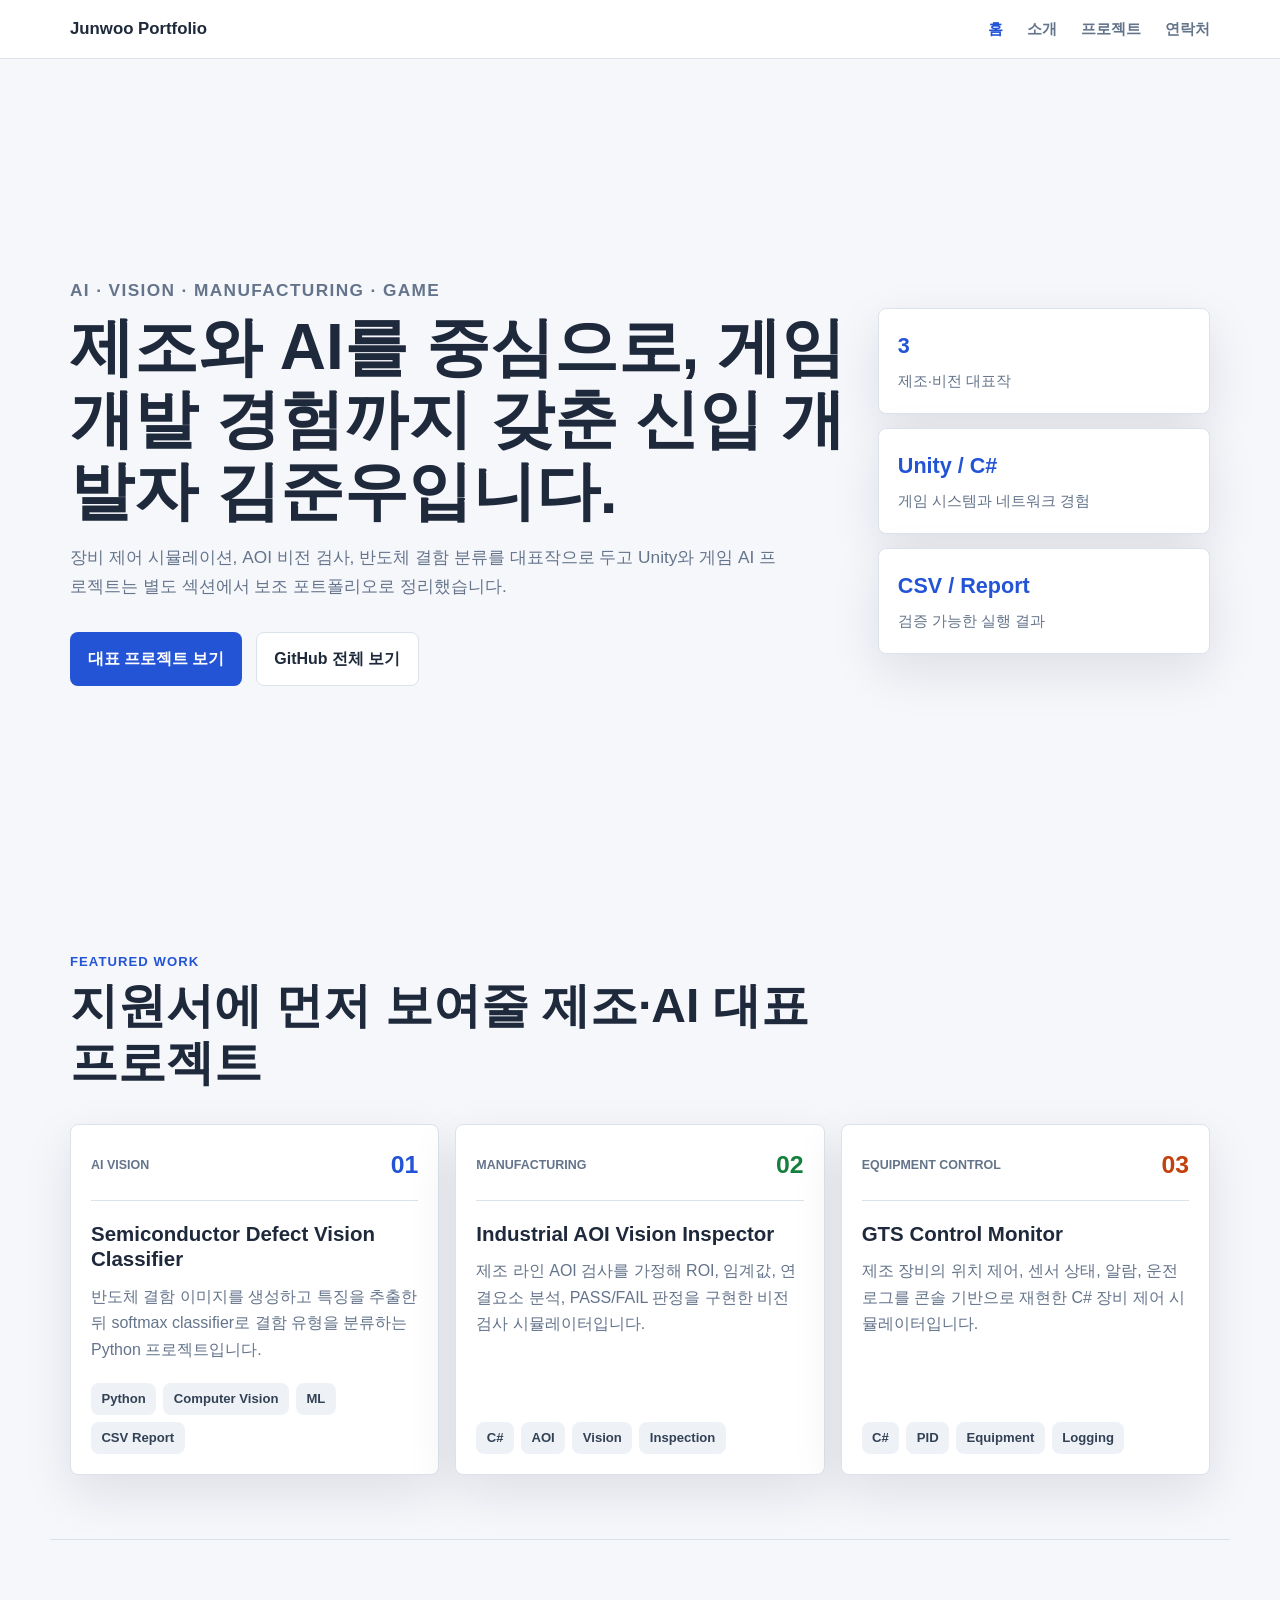
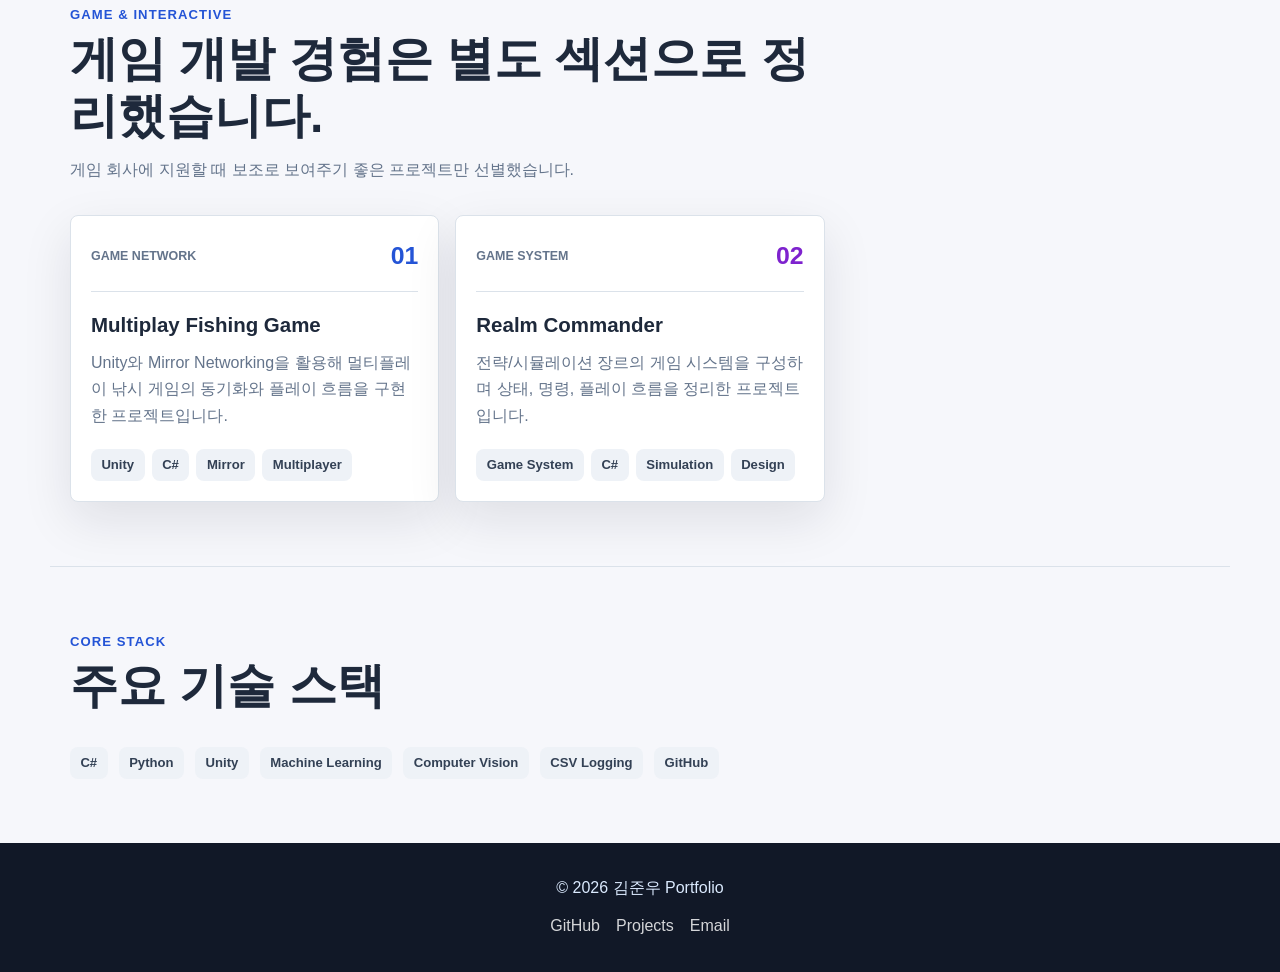
==== commit 36e0796d: "Add curated game portfolio section" ====
--- a/index.html
+++ b/index.html
@@ -3,8 +3,8 @@
 <head>
     <meta charset="UTF-8">
     <meta name="viewport" content="width=device-width, initial-scale=1.0">
-    <title>김준우 | AI·제조 소프트웨어 포트폴리오</title>
-    <meta name="description" content="AI, 제조 장비 제어, 비전 검사, 네트워크 보안 프로젝트를 정리한 김준우 포트폴리오입니다.">
+    <title>김준우 | AI·제조·게임 포트폴리오</title>
+    <meta name="description" content="AI, 제조 장비 제어, 비전 검사, 게임 개발 프로젝트를 정리한 김준우 포트폴리오입니다.">
     <link rel="stylesheet" href="style.css">
 </head>
 <body>
@@ -30,11 +30,11 @@
     <main>
         <section class="hero">
             <div class="hero-content">
-                <p class="eyebrow">AI · Vision · Manufacturing Software</p>
-                <h1>제조 현장의 문제를 코드로 검증하는 신입 개발자 김준우입니다.</h1>
+                <p class="eyebrow">AI · Vision · Manufacturing · Game</p>
+                <h1>제조와 AI를 중심으로, 게임 개발 경험까지 갖춘 신입 개발자 김준우입니다.</h1>
                 <p>
-                    장비 제어 시뮬레이션, AOI 비전 검사, 반도체 결함 분류처럼
-                    채용 담당자가 바로 확인할 수 있는 프로젝트 중심으로 정리했습니다.
+                    장비 제어 시뮬레이션, AOI 비전 검사, 반도체 결함 분류를 대표작으로 두고
+                    Unity와 게임 AI 프로젝트는 별도 섹션에서 보조 포트폴리오로 정리했습니다.
                 </p>
                 <div class="hero-actions">
                     <a href="portfolio.html" class="primary-button">대표 프로젝트 보기</a>
@@ -47,8 +47,8 @@
                     <span>제조·비전 대표작</span>
                 </div>
                 <div>
-                    <strong>C# / Python</strong>
-                    <span>시뮬레이션과 데이터 처리</span>
+                    <strong>Unity / C#</strong>
+                    <span>게임 시스템과 네트워크 경험</span>
                 </div>
                 <div>
                     <strong>CSV / Report</strong>
@@ -60,10 +60,21 @@
         <section class="featured">
             <div class="section-heading">
                 <p class="eyebrow">Featured Work</p>
-                <h2>지원서에 먼저 보여줄 대표 프로젝트</h2>
+                <h2>지원서에 먼저 보여줄 제조·AI 대표 프로젝트</h2>
             </div>
             <div class="project-grid" id="featured-grid">
                 <p class="loading">프로젝트를 불러오는 중입니다.</p>
+            </div>
+        </section>
+
+        <section class="featured section-divider">
+            <div class="section-heading">
+                <p class="eyebrow">Game & Interactive</p>
+                <h2>게임 개발 경험은 별도 섹션으로 정리했습니다.</h2>
+                <p>게임 회사에 지원할 때 보조로 보여주기 좋은 프로젝트만 선별했습니다.</p>
+            </div>
+            <div class="project-grid" id="game-preview-grid">
+                <p class="loading">게임 프로젝트를 불러오는 중입니다.</p>
             </div>
         </section>
 
@@ -75,6 +86,7 @@
             <div class="skill-tags">
                 <span class="skill-tag">C#</span>
                 <span class="skill-tag">Python</span>
+                <span class="skill-tag">Unity</span>
                 <span class="skill-tag">Machine Learning</span>
                 <span class="skill-tag">Computer Vision</span>
                 <span class="skill-tag">CSV Logging</span>
@@ -92,6 +104,6 @@
         </div>
     </footer>
 
-    <script src="script.js?v=3"></script>
+    <script src="script.js?v=4"></script>
 </body>
 </html>
--- a/style.css
+++ b/style.css
@@ -297,6 +297,10 @@
 }
 
 .skills {
+    border-top: 1px solid var(--line);
+}
+
+.section-divider {
     border-top: 1px solid var(--line);
 }
 
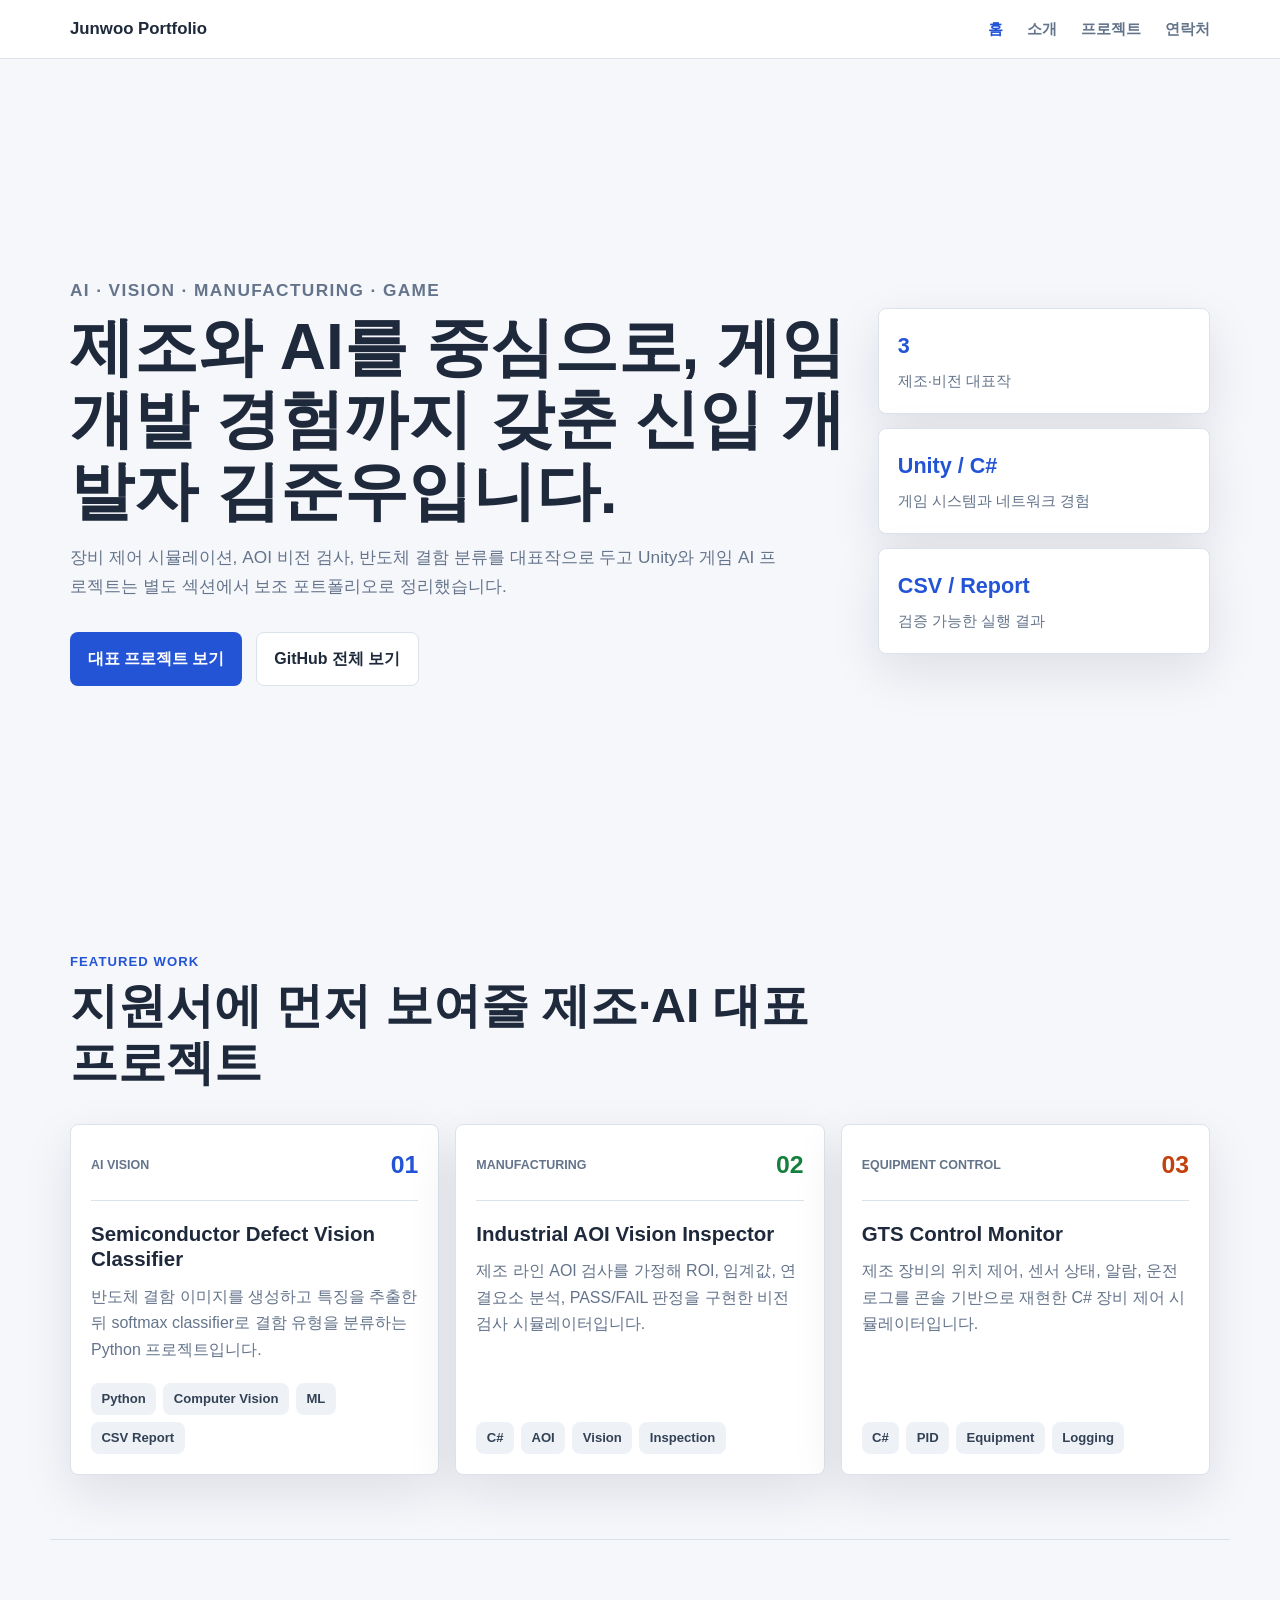
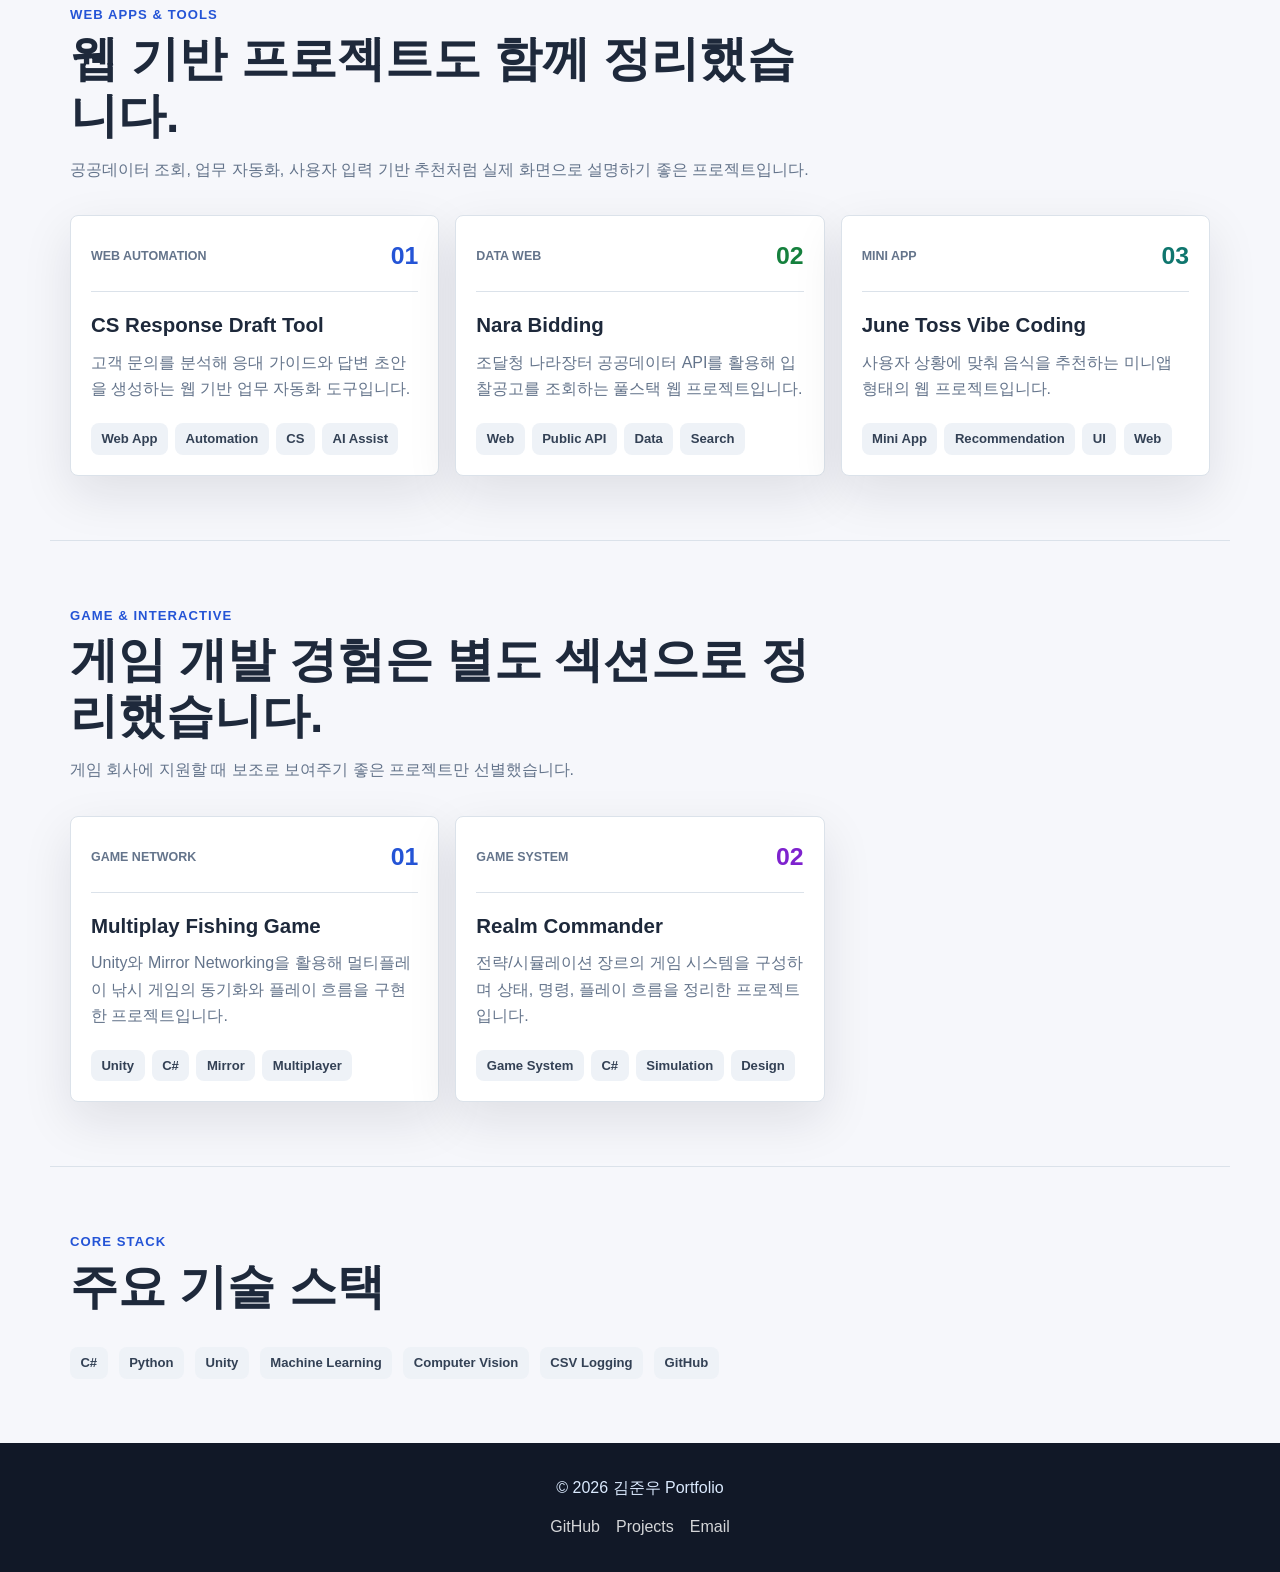
==== commit 9ce035d6: "Add missing GitHub projects to portfolio" ====
--- a/index.html
+++ b/index.html
@@ -69,6 +69,17 @@
 
         <section class="featured section-divider">
             <div class="section-heading">
+                <p class="eyebrow">Web Apps & Tools</p>
+                <h2>웹 기반 프로젝트도 함께 정리했습니다.</h2>
+                <p>공공데이터 조회, 업무 자동화, 사용자 입력 기반 추천처럼 실제 화면으로 설명하기 좋은 프로젝트입니다.</p>
+            </div>
+            <div class="project-grid" id="web-preview-grid">
+                <p class="loading">웹 프로젝트를 불러오는 중입니다.</p>
+            </div>
+        </section>
+
+        <section class="featured section-divider">
+            <div class="section-heading">
                 <p class="eyebrow">Game & Interactive</p>
                 <h2>게임 개발 경험은 별도 섹션으로 정리했습니다.</h2>
                 <p>게임 회사에 지원할 때 보조로 보여주기 좋은 프로젝트만 선별했습니다.</p>
@@ -104,6 +115,6 @@
         </div>
     </footer>
 
-    <script src="script.js?v=4"></script>
+    <script src="script.js?v=6"></script>
 </body>
 </html>
